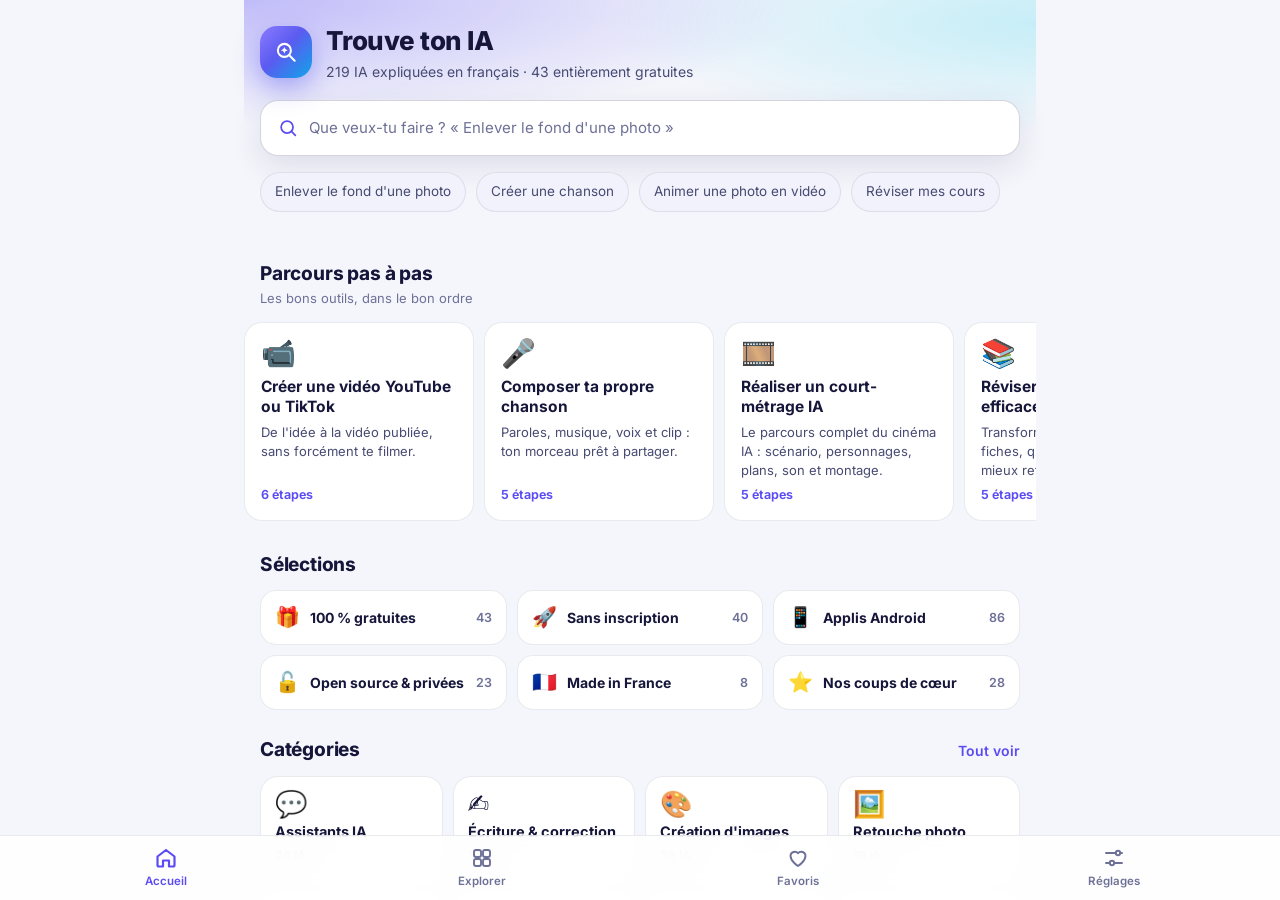
==== trouve/src/main/assets/web/index.html @ fad3d019 "Ajoute Trouve ton IA, catalogue d'IA gratuit en français pour Android - Nouveau module trouve/ (com." ====
<!doctype html>
<html lang="fr" data-theme="dark">
<head>
  <meta charset="utf-8">
  <meta name="viewport" content="width=device-width, initial-scale=1, maximum-scale=1, user-scalable=no, viewport-fit=cover">
  <meta name="color-scheme" content="dark light">
  <meta name="theme-color" content="#0a0b14">
  <title>Trouve ton IA</title>
  <link rel="stylesheet" href="css/app.css">
</head>
<body>
<div id="app">
  <main id="view" class="view" aria-live="polite"></main>

  <div class="tray" id="tray" hidden>
    <div class="tray-logos" id="tray-logos"></div>
    <button class="tray-go" type="button" id="tray-go">Comparer</button>
    <button class="tray-x" type="button" id="tray-x" aria-label="Vider la comparaison">
      <svg viewBox="0 0 24 24" width="18" height="18" fill="none" stroke="currentColor" stroke-width="2" stroke-linecap="round"><path d="M6 6l12 12M18 6L6 18"/></svg>
    </button>
  </div>

  <nav class="tabbar" id="tabbar" aria-label="Navigation">
    <button type="button" class="tab" data-tab="accueil">
      <svg viewBox="0 0 24 24" fill="none" stroke="currentColor" stroke-width="1.9" stroke-linecap="round" stroke-linejoin="round"><path d="M3.5 10.5 12 4l8.5 6.5V19a1.5 1.5 0 0 1-1.5 1.5h-4v-6h-6v6H5A1.5 1.5 0 0 1 3.5 19z"/></svg>
      <span>Accueil</span>
    </button>
    <button type="button" class="tab" data-tab="explorer">
      <svg viewBox="0 0 24 24" fill="none" stroke="currentColor" stroke-width="1.9" stroke-linecap="round" stroke-linejoin="round"><rect x="4" y="4" width="7" height="7" rx="2"/><rect x="13" y="4" width="7" height="7" rx="2"/><rect x="4" y="13" width="7" height="7" rx="2"/><rect x="13" y="13" width="7" height="7" rx="2"/></svg>
      <span>Explorer</span>
    </button>
    <button type="button" class="tab" data-tab="favoris">
      <svg viewBox="0 0 24 24" fill="none" stroke="currentColor" stroke-width="1.9" stroke-linecap="round" stroke-linejoin="round"><path d="M12 20s-7.5-4.6-7.5-10.2A4.3 4.3 0 0 1 12 7.2a4.3 4.3 0 0 1 7.5 2.6C19.5 15.4 12 20 12 20z"/></svg>
      <span>Favoris</span>
    </button>
    <button type="button" class="tab" data-tab="reglages">
      <svg viewBox="0 0 24 24" fill="none" stroke="currentColor" stroke-width="1.9" stroke-linecap="round"><path d="M4 7h10M18 7h2M4 17h4M12 17h8"/><circle cx="16" cy="7" r="2.2"/><circle cx="10" cy="17" r="2.2"/></svg>
      <span>Réglages</span>
    </button>
  </nav>

  <div class="toast" id="toast" role="status" aria-live="polite"></div>
</div>
<script src="js/search.js"></script>
<script src="js/store.js"></script>
<script src="js/app.js"></script>
</body>
</html>
---- trouve/src/main/assets/web/css/app.css ----
/* Trouve ton IA — styles (thèmes sombre et clair, mobile d'abord). */

@font-face {
  font-family: 'Inter';
  src: url('../fonts/inter.woff2') format('woff2');
  font-weight: 100 900;
  font-display: swap;
}

:root {
  --st: env(safe-area-inset-top, 0px);
  --sr: env(safe-area-inset-right, 0px);
  --sb: env(safe-area-inset-bottom, 0px);
  --sl: env(safe-area-inset-left, 0px);
  --kb: 0px;
  --tabbar: 64px;
  --rayon: 18px;
  --max: 760px;
  --accent: #8b7bff;
  --accent-2: #22d3ee;
  --accent-texte: #ffffff;
  --grad: linear-gradient(135deg, #8b7bff 0%, #5b5bf0 45%, #0ea5e9 100%);
  --ok: #34d399;
  --info: #38bdf8;
  --essai: #fbbf24;
  --payant: #f472b6;
}

:root[data-theme="dark"] {
  color-scheme: dark;
  --fond: #0a0b14;
  --fond-2: #0f1020;
  --surface: #14152a;
  --surface-2: #1b1d36;
  --surface-3: #24264a;
  --bord: rgba(255, 255, 255, 0.08);
  --bord-fort: rgba(255, 255, 255, 0.16);
  --texte: #eef0ff;
  --texte-2: #b4b7d6;
  --texte-3: #7d80a6;
  --ombre: 0 10px 30px rgba(0, 0, 0, 0.35);
  --verre: rgba(15, 16, 32, 0.82);
}

:root[data-theme="light"] {
  color-scheme: light;
  --fond: #f5f6fb;
  --fond-2: #eceefa;
  --surface: #ffffff;
  --surface-2: #f1f2fb;
  --surface-3: #e5e7f6;
  --bord: rgba(20, 22, 60, 0.09);
  --bord-fort: rgba(20, 22, 60, 0.18);
  --texte: #15163a;
  --texte-2: #474a72;
  --texte-3: #6e7197;
  --accent: #5b4bf5;
  --ombre: 0 10px 30px rgba(40, 44, 110, 0.12);
  --verre: rgba(255, 255, 255, 0.86);
  --ok: #059669;
  --info: #0284c7;
  --essai: #b45309;
  --payant: #db2777;
}

* { box-sizing: border-box; -webkit-tap-highlight-color: transparent; }

html, body {
  margin: 0;
  height: 100%;
  background: var(--fond);
  color: var(--texte);
  font-family: 'Inter', system-ui, -apple-system, 'Segoe UI', Roboto, sans-serif;
  font-size: 15px;
  line-height: 1.45;
  -webkit-font-smoothing: antialiased;
  overflow: hidden;
}

button, input, select { font: inherit; color: inherit; }
button { cursor: pointer; border: 0; background: none; padding: 0; }
button:disabled { opacity: 0.55; cursor: default; }
:focus-visible { outline: 2px solid var(--accent); outline-offset: 2px; }
h1, h2, h3, p { margin: 0; }
ul { margin: 0; padding-left: 1.1em; }
svg { flex: none; }

#app { position: fixed; inset: 0; }

/* ------------------------------------------------------------------ */
/* Vue principale                                                      */
/* ------------------------------------------------------------------ */

.view {
  position: absolute;
  inset: 0;
  overflow-y: auto;
  overflow-x: hidden;
  overscroll-behavior: contain;
  padding: 0 calc(16px + var(--sr)) calc(var(--tabbar) + var(--sb) + 28px) calc(16px + var(--sl));
  scroll-padding-top: calc(var(--st) + 70px);
}
body.avec-tray .view { padding-bottom: calc(var(--tabbar) + var(--sb) + 96px); }
body.clavier .view { padding-bottom: calc(var(--kb) + 24px); }

.view > * { max-width: var(--max); margin-left: auto; margin-right: auto; }

.view.entre { animation: entre 0.22s cubic-bezier(.2, .8, .2, 1); }
.view.sort { animation: sort 0.2s cubic-bezier(.2, .8, .2, 1); }
@keyframes entre { from { opacity: 0; transform: translateX(14px); } to { opacity: 1; transform: none; } }
@keyframes sort { from { opacity: 0; transform: translateX(-14px); } to { opacity: 1; transform: none; } }
@media (prefers-reduced-motion: reduce) { .view.entre, .view.sort { animation: none; } }

/* ------------------------------------------------------------------ */
/* Barre du haut                                                       */
/* ------------------------------------------------------------------ */

.barre {
  position: sticky;
  top: 0;
  z-index: 5;
  display: flex;
  align-items: center;
  gap: 6px;
  margin: 0 calc(-16px - var(--sr)) 0 calc(-16px - var(--sl)) !important;
  max-width: none !important;
  padding: calc(var(--st) + 8px) calc(10px + var(--sr)) 8px calc(10px + var(--sl));
  background: var(--verre);
  -webkit-backdrop-filter: blur(18px) saturate(1.4);
  backdrop-filter: blur(18px) saturate(1.4);
  border-bottom: 1px solid var(--bord);
}
.barre-titre {
  flex: 1;
  min-width: 0;
  font-size: 17px;
  font-weight: 700;
  white-space: nowrap;
  overflow: hidden;
  text-overflow: ellipsis;
  padding-left: 6px;
}
.icone {
  width: 42px;
  height: 42px;
  border-radius: 14px;
  display: grid;
  place-items: center;
  color: var(--texte);
}
.icone:active { background: var(--surface-2); }

.recherche-barre { gap: 4px; }
.champ {
  flex: 1;
  display: flex;
  align-items: center;
  gap: 8px;
  height: 46px;
  padding: 0 6px 0 14px;
  border-radius: 16px;
  background: var(--surface);
  border: 1px solid var(--bord-fort);
  color: var(--texte-3);
}
.champ:focus-within { border-color: var(--accent); box-shadow: 0 0 0 3px color-mix(in srgb, var(--accent) 22%, transparent); }
.champ input {
  flex: 1;
  min-width: 0;
  height: 100%;
  border: 0;
  outline: 0;
  background: none;
  color: var(--texte);
  font-size: 16px;
}
.champ input::-webkit-search-cancel-button { display: none; }
.champ input::placeholder { color: var(--texte-3); }
.effacer { width: 34px; height: 34px; border-radius: 12px; display: grid; place-items: center; color: var(--texte-2); }

.page { padding-top: 14px; }

/* ------------------------------------------------------------------ */
/* Accueil                                                             */
/* ------------------------------------------------------------------ */

.hero {
  position: relative;
  margin: 0 calc(-16px - var(--sr)) 0 calc(-16px - var(--sl)) !important;
  max-width: none !important;
  padding: calc(var(--st) + 22px) calc(16px + var(--sr)) 18px calc(16px + var(--sl));
  background:
    radial-gradient(120% 90% at 0% 0%, color-mix(in srgb, var(--accent) 34%, transparent) 0%, transparent 60%),
    radial-gradient(90% 80% at 100% 10%, color-mix(in srgb, var(--accent-2) 22%, transparent) 0%, transparent 60%);
}
.hero > * { max-width: var(--max); margin-left: auto; margin-right: auto; }
.marque { display: flex; align-items: center; gap: 14px; margin-bottom: 18px; }
.marque-logo {
  width: 52px;
  height: 52px;
  border-radius: 17px;
  display: grid;
  place-items: center;
  color: #fff;
  background: var(--grad);
  box-shadow: 0 10px 26px rgba(91, 91, 240, 0.45);
}
.marque h1 { font-size: 26px; font-weight: 800; letter-spacing: -0.02em; }
.marque p { color: var(--texte-2); font-size: 14px; margin-top: 2px; }

.recherche-faux {
  width: 100%;
  display: flex;
  align-items: center;
  gap: 10px;
  min-height: 56px;
  padding: 0 16px;
  border-radius: 18px;
  background: var(--surface);
  border: 1px solid var(--bord-fort);
  box-shadow: var(--ombre);
  color: var(--texte-3);
  text-align: left;
}
.recherche-faux svg { color: var(--accent); }
.recherche-faux span { flex: 1; min-width: 0; white-space: nowrap; overflow: hidden; text-overflow: ellipsis; transition: opacity 0.2s; }
.recherche-faux span.fondu { opacity: 0; }

.defile {
  display: flex;
  gap: 10px;
  overflow-x: auto;
  scrollbar-width: none;
  margin: 0 calc(-16px - var(--sr)) 0 calc(-16px - var(--sl));
  padding: 2px calc(16px + var(--sr)) 4px calc(16px + var(--sl));
  scroll-snap-type: x proximity;
}
.defile::-webkit-scrollbar { display: none; }
.exemples { margin-top: 14px; }

.exemple {
  flex: none;
  padding: 9px 14px;
  border-radius: 999px;
  background: var(--surface-2);
  border: 1px solid var(--bord);
  color: var(--texte-2);
  font-size: 13.5px;
  white-space: nowrap;
}
.exemple:active { background: var(--surface-3); }
.nuage { display: flex; flex-wrap: wrap; gap: 8px; }

/* ------------------------------------------------------------------ */
/* Sections                                                            */
/* ------------------------------------------------------------------ */

.sec { margin-top: 26px; }
.sec-tete { display: flex; flex-wrap: wrap; align-items: baseline; justify-content: space-between; gap: 2px 10px; margin-bottom: 12px; }
.sec-tete h2 { font-size: 19px; font-weight: 750; letter-spacing: -0.01em; }
.sec-note { color: var(--texte-3); font-size: 13px; text-align: right; }
.sec-note.bas { flex-basis: 100%; text-align: left; }
.lien { color: var(--accent); font-weight: 600; font-size: 14px; display: inline-flex; align-items: center; gap: 6px; }
.intro { color: var(--texte-2); margin-bottom: 14px; }
.grand-titre { font-size: 24px; font-weight: 800; letter-spacing: -0.02em; margin-bottom: 6px; }
.pied { margin-top: 30px; color: var(--texte-3); font-size: 12.5px; text-align: center; line-height: 1.6; }
.pied .lien { display: flex; justify-content: center; margin: 10px auto 0; font-size: 13px; }
.astuce { margin-top: 22px; color: var(--texte-3); font-size: 13.5px; display: flex; gap: 8px; align-items: flex-start; }
.astuce svg { color: var(--accent); margin-top: 1px; }
.petit { color: var(--texte-3); font-size: 13px; }

/* Parcours */
.parcours-carte {
  flex: none;
  width: 230px;
  scroll-snap-align: start;
  display: flex;
  flex-direction: column;
  gap: 6px;
  padding: 16px;
  border-radius: var(--rayon);
  background: var(--surface);
  border: 1px solid var(--bord);
  text-align: left;
}
.parcours-carte:active { background: var(--surface-2); }
.parcours-icone { font-size: 28px; line-height: 1; margin-bottom: 4px; }
.parcours-carte strong { font-size: 15.5px; line-height: 1.3; }
.parcours-carte span:not(.parcours-icone) { color: var(--texte-2); font-size: 13px; flex: 1; }
.parcours-carte em { font-style: normal; color: var(--accent); font-weight: 650; font-size: 12.5px; }

/* Collections */
.collections { display: grid; grid-template-columns: repeat(2, minmax(0, 1fr)); gap: 10px; }
.collection {
  display: flex;
  align-items: center;
  gap: 10px;
  padding: 12px 14px;
  border-radius: 16px;
  background: var(--surface);
  border: 1px solid var(--bord);
  text-align: left;
  min-height: 54px;
}
.collection span { font-size: 20px; }
.collection strong { flex: 1; font-size: 14px; line-height: 1.25; }
.collection em { font-style: normal; color: var(--texte-3); font-size: 12.5px; font-weight: 600; }

/* Catégories */
.grille-cats { display: grid; grid-template-columns: repeat(2, minmax(0, 1fr)); gap: 10px; }
.tuile {
  position: relative;
  display: flex;
  flex-direction: column;
  align-items: flex-start;
  gap: 6px;
  padding: 14px;
  min-height: 104px;
  border-radius: var(--rayon);
  background: var(--surface);
  border: 1px solid var(--bord);
  text-align: left;
}
.tuile:active, .collection:active, .ligne:active { background: var(--surface-2); }
.tuile-icone { font-size: 26px; line-height: 1; }
.tuile strong { font-size: 14.5px; line-height: 1.25; }
.tuile em { font-style: normal; color: var(--texte-3); font-size: 12.5px; font-weight: 600; margin-top: auto; }
.grille-cats.large { grid-template-columns: 1fr; gap: 8px; }
.tuile.large { flex-direction: row; align-items: center; min-height: 0; gap: 14px; }
.tuile.large .tuile-icone { width: 46px; height: 46px; border-radius: 14px; display: grid; place-items: center; background: var(--surface-2); font-size: 24px; }
.tuile-texte { flex: 1; min-width: 0; display: flex; flex-direction: column; gap: 2px; }
.tuile-texte small { color: var(--texte-3); font-size: 12.5px; line-height: 1.35; }
.tuile.large em { margin: 0; min-width: 30px; text-align: right; }

/* Lignes */
.ligne {
  width: 100%;
  display: flex;
  align-items: center;
  gap: 12px;
  padding: 12px 14px;
  border-radius: 16px;
  background: var(--surface);
  border: 1px solid var(--bord);
  text-align: left;
  color: var(--texte);
}
.ligne + .ligne { margin-top: 8px; }
.ligne > svg:last-child { color: var(--texte-3); }
.ligne > svg:first-child { color: var(--accent); }
.ligne-icone { font-size: 22px; width: 30px; text-align: center; }
.ligne-texte { flex: 1; min-width: 0; display: flex; flex-direction: column; gap: 1px; }
.ligne-texte small { color: var(--texte-3); font-size: 12.5px; }
.ligne.petite { padding: 10px 14px; }
.ligne.petite .ligne-texte { white-space: nowrap; overflow: hidden; text-overflow: ellipsis; display: block; }
.ligne.petite > svg { color: var(--texte-3); }
.cat-sugg { margin-bottom: 12px; border-color: color-mix(in srgb, var(--accent) 40%, transparent); background: color-mix(in srgb, var(--accent) 10%, var(--surface)); }
.cat-sugg .ligne-texte small { color: var(--accent); font-weight: 600; text-transform: uppercase; letter-spacing: 0.04em; font-size: 11px; }

/* Vus récemment */
.vu { flex: none; width: 74px; display: flex; flex-direction: column; align-items: center; gap: 6px; font-size: 12px; color: var(--texte-2); scroll-snap-align: start; }
.vu span:last-child { width: 100%; text-align: center; white-space: nowrap; overflow: hidden; text-overflow: ellipsis; }
.vu .logo { width: 56px; height: 56px; border-radius: 18px; }

/* ------------------------------------------------------------------ */
/* Logos                                                               */
/* ------------------------------------------------------------------ */

.logo {
  position: relative;
  flex: none;
  width: 48px;
  height: 48px;
  border-radius: 15px;
  display: grid;
  place-items: center;
  overflow: hidden;
  background: linear-gradient(135deg, hsl(var(--h) 72% 58%), hsl(calc(var(--h) + 40) 70% 46%));
  color: #fff;
  font-weight: 800;
  font-size: 16px;
  letter-spacing: -0.02em;
}
.logo img {
  position: absolute;
  inset: 0;
  width: 100%;
  height: 100%;
  padding: 22%;
  object-fit: contain;
  background: #fff;
  opacity: 0;
  transition: opacity 0.2s;
}
.logo img.ok { opacity: 1; }
.logo.petit { width: 30px; height: 30px; border-radius: 10px; font-size: 11px; }
.logo.grand { width: 76px; height: 76px; border-radius: 24px; font-size: 26px; box-shadow: var(--ombre); }

/* ------------------------------------------------------------------ */
/* Cartes d'outils                                                     */
/* ------------------------------------------------------------------ */

.liste { display: flex; flex-direction: column; gap: 10px; }
.carte {
  display: flex;
  align-items: flex-start;
  gap: 12px;
  padding: 14px 8px 14px 14px;
  border-radius: var(--rayon);
  background: var(--surface);
  border: 1px solid var(--bord);
  cursor: pointer;
  transition: transform 0.12s, background 0.12s;
}
.carte:active { transform: scale(0.985); background: var(--surface-2); }
.carte-corps { flex: 1; min-width: 0; }
.carte-tete { display: flex; align-items: center; gap: 8px; flex-wrap: wrap; margin-bottom: 3px; }
.carte h3 { font-size: 16px; font-weight: 700; }
.carte p { color: var(--texte-2); font-size: 13.5px; line-height: 1.4; display: -webkit-box; -webkit-line-clamp: 2; -webkit-box-orient: vertical; overflow: hidden; }
.puces { display: flex; flex-wrap: wrap; gap: 6px; margin-top: 8px; }
.puces:empty { display: none; }
.puce {
  display: inline-flex;
  align-items: center;
  gap: 4px;
  padding: 3px 9px;
  border-radius: 999px;
  background: var(--surface-2);
  color: var(--texte-2);
  font-size: 12px;
  font-weight: 550;
}
.puce.choix { color: #f59e0b; background: color-mix(in srgb, #f59e0b 14%, transparent); }
.lien-puce { padding: 7px 12px; font-size: 13px; }
.lien-puce:active { background: var(--surface-3); }

.prix {
  display: inline-flex;
  padding: 2px 8px;
  border-radius: 8px;
  font-size: 11.5px;
  font-weight: 700;
  letter-spacing: 0.01em;
  white-space: nowrap;
}
.p-gratuit .prix, .prix.p-gratuit { color: var(--ok); background: color-mix(in srgb, var(--ok) 15%, transparent); }
.prix.p-freemium { color: var(--info); background: color-mix(in srgb, var(--info) 15%, transparent); }
.prix.p-essai { color: var(--essai); background: color-mix(in srgb, var(--essai) 16%, transparent); }
.prix.p-payant { color: var(--payant); background: color-mix(in srgb, var(--payant) 15%, transparent); }

.fav {
  flex: none;
  width: 40px;
  height: 40px;
  border-radius: 13px;
  display: grid;
  place-items: center;
  color: var(--texte-3);
}
.fav.on { color: #f43f5e; }
.fav.on svg { fill: currentColor; }
.fav.pop svg { animation: pop 0.35s; }
@keyframes pop { 40% { transform: scale(1.3); } }

/* ------------------------------------------------------------------ */
/* Filtres et tri                                                      */
/* ------------------------------------------------------------------ */

.filtres {
  display: flex;
  gap: 8px;
  overflow-x: auto;
  scrollbar-width: none;
  margin: 0 calc(-16px - var(--sr)) 0 calc(-16px - var(--sl)) !important;
  max-width: none !important;
  padding: 0 calc(16px + var(--sr)) 4px calc(16px + var(--sl));
}
.filtres::-webkit-scrollbar { display: none; }
@media (min-width: 792px) { .filtres { justify-content: center; } }
.filtre {
  flex: none;
  padding: 8px 13px;
  border-radius: 999px;
  border: 1px solid var(--bord-fort);
  color: var(--texte-2);
  font-size: 13.5px;
  font-weight: 550;
  white-space: nowrap;
}
.filtre.on { background: var(--accent); border-color: var(--accent); color: var(--accent-texte); }
.suggestion { display: flex; flex-wrap: wrap; align-items: center; gap: 8px; margin: 12px 0; color: var(--texte-3); font-size: 13px; }
.suggestion .filtre { border-style: dashed; color: var(--accent); border-color: color-mix(in srgb, var(--accent) 50%, transparent); }

.compte { display: flex; align-items: center; justify-content: space-between; gap: 10px; margin: 14px 0 10px; color: var(--texte-3); font-size: 13.5px; font-weight: 550; }
.tri { display: inline-flex; align-items: center; gap: 6px; }
.tri select {
  appearance: none;
  -webkit-appearance: none;
  padding: 7px 28px 7px 11px;
  border-radius: 11px;
  border: 1px solid var(--bord-fort);
  background: var(--surface) url("data:image/svg+xml,%3Csvg xmlns='http://www.w3.org/2000/svg' width='12' height='12' viewBox='0 0 24 24' fill='none' stroke='%238b8fb5' stroke-width='3' stroke-linecap='round'%3E%3Cpath d='M6 9l6 6 6-6'/%3E%3C/svg%3E") no-repeat right 9px center;
  color: var(--texte);
  font-size: 13.5px;
}

/* États vides */
.vide { text-align: center; padding: 34px 12px; color: var(--texte-2); display: flex; flex-direction: column; align-items: center; gap: 8px; }
.vide strong { color: var(--texte); font-size: 16px; }
.vide .nuage { justify-content: center; margin-top: 12px; }
.vide .bouton { margin-top: 16px; }
.grand-vide { padding-top: 60px; }
.vide-icone { width: 64px; height: 64px; border-radius: 22px; display: grid; place-items: center; background: var(--surface-2); color: var(--accent); margin-bottom: 8px; }
.vide-icone svg { width: 30px; height: 30px; }

/* ------------------------------------------------------------------ */
/* Boutons                                                             */
/* ------------------------------------------------------------------ */

.bouton {
  display: inline-flex;
  align-items: center;
  justify-content: center;
  gap: 8px;
  min-height: 48px;
  padding: 0 20px;
  border-radius: 15px;
  font-weight: 700;
  font-size: 15px;
}
.bouton.principal { width: 100%; background: var(--grad); color: #fff; box-shadow: 0 10px 24px rgba(91, 91, 240, 0.35); }
.vide .bouton.principal { width: auto; }
.bouton.principal:active { filter: brightness(0.92); }
.bouton.secondaire { background: var(--surface-2); color: var(--texte); border: 1px solid var(--bord); }
.bouton.plus { width: 100%; margin-top: 14px; }

/* ------------------------------------------------------------------ */
/* Fiche d'un outil                                                    */
/* ------------------------------------------------------------------ */

.fiche-tete { display: flex; align-items: center; gap: 16px; margin-top: 4px; }
.fiche-titre { flex: 1; min-width: 0; }
.fiche-titre h1 { font-size: 26px; font-weight: 800; letter-spacing: -0.02em; line-height: 1.15; }
.fiche-titre p { color: var(--texte-3); font-size: 13.5px; margin-top: 3px; overflow-wrap: anywhere; }
.fiche-badges { display: flex; flex-wrap: wrap; gap: 6px; margin-top: 8px; }
.fiche-badges .prix { font-size: 12.5px; padding: 3px 10px; }
.fiche-resume { font-size: 17px; line-height: 1.45; margin: 18px 0; font-weight: 500; }
.fiche-actions { display: grid; grid-template-columns: repeat(3, minmax(0, 1fr)); gap: 8px; margin: 10px 0 6px; }
.action, .fav.grand {
  width: auto;
  height: auto;
  display: flex;
  flex-direction: column;
  align-items: center;
  gap: 4px;
  padding: 10px 6px;
  border-radius: 15px;
  background: var(--surface);
  border: 1px solid var(--bord);
  color: var(--texte-2);
  font-size: 12.5px;
  font-weight: 600;
}
.action.on { color: var(--accent); border-color: color-mix(in srgb, var(--accent) 45%, transparent); }
.fav.grand.on { color: #f43f5e; border-color: color-mix(in srgb, #f43f5e 40%, transparent); }

.bloc {
  margin-top: 12px;
  padding: 16px;
  border-radius: var(--rayon);
  background: var(--surface);
  border: 1px solid var(--bord);
}
.bloc h2 { font-size: 15px; font-weight: 750; margin-bottom: 8px; }
.bloc p { color: var(--texte-2); }
.bloc p + p { margin-top: 6px; }
.bloc p strong { color: var(--texte); }
.bloc ul { color: var(--texte-2); }
.bloc li + li { margin-top: 4px; }
.h2-suite { margin-top: 16px; }
.prix-bloc { border-left: 4px solid var(--info); }
.prix-bloc.p-gratuit { border-left-color: var(--ok); }
.prix-bloc.p-essai { border-left-color: var(--essai); }
.prix-bloc.p-payant { border-left-color: var(--payant); }
.prix-bloc h2 { color: var(--info); }
.prix-bloc.p-gratuit h2 { color: var(--ok); }
.prix-bloc.p-essai h2 { color: var(--essai); }
.prix-bloc.p-payant h2 { color: var(--payant); }
.duo { display: grid; grid-template-columns: 1fr; gap: 0; }
@media (min-width: 560px) { .duo { grid-template-columns: 1fr 1fr; gap: 12px; } }
.plus-bloc li::marker { content: "✓  "; color: var(--ok); }
.moins-bloc li::marker { content: "!  "; color: var(--essai); font-weight: 800; }
.plus-bloc ul, .moins-bloc ul { padding-left: 1.4em; }
.puce.plat { background: var(--surface-2); color: var(--texte); }

/* ------------------------------------------------------------------ */
/* Parcours                                                            */
/* ------------------------------------------------------------------ */

.etapes { list-style: none; margin: 18px 0 0; padding: 0; position: relative; }
.etape { position: relative; display: flex; gap: 14px; padding-bottom: 22px; }
.etape:not(:last-child)::before {
  content: "";
  position: absolute;
  left: 17px;
  top: 40px;
  bottom: 4px;
  width: 2px;
  background: linear-gradient(var(--accent), transparent);
  opacity: 0.5;
}
.etape-num {
  flex: none;
  width: 36px;
  height: 36px;
  border-radius: 12px;
  display: grid;
  place-items: center;
  background: var(--grad);
  color: #fff;
  font-weight: 800;
}
.etape-corps { flex: 1; min-width: 0; padding-top: 6px; }
.etape h3 { font-size: 16px; font-weight: 750; }
.etape p { color: var(--texte-2); margin-top: 4px; font-size: 14px; }
.minis { display: flex; flex-wrap: wrap; gap: 8px; margin-top: 10px; }
.mini {
  display: inline-flex;
  align-items: center;
  gap: 8px;
  padding: 6px 10px 6px 6px;
  border-radius: 13px;
  background: var(--surface);
  border: 1px solid var(--bord);
  font-weight: 650;
  font-size: 13.5px;
}
.mini:active { background: var(--surface-2); }
.mini .prix { font-size: 10.5px; padding: 1px 6px; }

/* ------------------------------------------------------------------ */
/* Comparateur                                                         */
/* ------------------------------------------------------------------ */

.comparatif { --n: 2; }
.cmp-tetes, .cmp-cellules { display: grid; grid-template-columns: repeat(var(--n), minmax(0, 1fr)); gap: 8px; }
.cmp-tetes { position: sticky; top: calc(var(--st) + 59px); z-index: 2; background: var(--fond); padding: 6px 0 10px; }
.cmp-tete { position: relative; }
.cmp-outil {
  width: 100%;
  display: flex;
  flex-direction: column;
  align-items: center;
  gap: 6px;
  padding: 12px 6px;
  border-radius: 16px;
  background: var(--surface);
  border: 1px solid var(--bord);
  font-size: 13.5px;
  text-align: center;
}
.cmp-retirer {
  position: absolute;
  top: -6px;
  right: -4px;
  width: 26px;
  height: 26px;
  border-radius: 50%;
  display: grid;
  place-items: center;
  background: var(--surface-3);
  color: var(--texte-2);
  z-index: 1;
}
.cmp-retirer svg { width: 14px; height: 14px; }
.cmp-ligne { margin-top: 12px; }
.cmp-ligne h3 { font-size: 12px; text-transform: uppercase; letter-spacing: 0.06em; color: var(--texte-3); margin-bottom: 6px; }
.cmp-cellule { padding: 10px; border-radius: 13px; background: var(--surface); border: 1px solid var(--bord); font-size: 13px; color: var(--texte-2); overflow-wrap: anywhere; }
.cmp-cellule ul { padding-left: 1em; }
.cmp-boutons { margin-top: 14px; }
.cmp-boutons .bouton { padding: 0 8px; font-size: 13.5px; min-height: 42px; }

/* ------------------------------------------------------------------ */
/* Réglages                                                            */
/* ------------------------------------------------------------------ */

.segment { display: grid; grid-template-columns: repeat(3, 1fr); gap: 4px; padding: 4px; border-radius: 14px; background: var(--surface-2); }
.segment button { padding: 9px; border-radius: 11px; font-weight: 650; color: var(--texte-2); }
.segment button.on { background: var(--surface); color: var(--texte); box-shadow: 0 2px 8px rgba(0, 0, 0, 0.15); }
.interrupteur { display: flex; align-items: center; gap: 14px; margin-top: 14px; cursor: pointer; }
.interrupteur > span { flex: 1; display: flex; flex-direction: column; gap: 2px; }
.interrupteur small { color: var(--texte-3); font-size: 12.5px; }
.interrupteur input { position: absolute; opacity: 0; pointer-events: none; }
.interrupteur i { flex: none; position: relative; width: 48px; height: 28px; border-radius: 999px; background: var(--surface-3); transition: background 0.2s; }
.interrupteur i::after { content: ""; position: absolute; top: 3px; left: 3px; width: 22px; height: 22px; border-radius: 50%; background: #fff; box-shadow: 0 1px 4px rgba(0, 0, 0, 0.3); transition: transform 0.2s; }
.interrupteur input:checked + i { background: var(--accent); }
.interrupteur input:checked + i::after { transform: translateX(20px); }
.interrupteur input:focus-visible + i { outline: 2px solid var(--accent); outline-offset: 2px; }
.bloc .bouton.secondaire { margin-top: 14px; width: 100%; }
.bloc .ligne { background: var(--surface-2); }
.bloc .petit { margin-top: 8px; }

/* ------------------------------------------------------------------ */
/* Barre d'onglets, bandeau de comparaison, toast                      */
/* ------------------------------------------------------------------ */

.tabbar {
  position: absolute;
  left: 0;
  right: 0;
  bottom: 0;
  z-index: 10;
  display: grid;
  grid-template-columns: repeat(4, 1fr);
  padding: 6px calc(8px + var(--sr)) calc(6px + var(--sb)) calc(8px + var(--sl));
  background: var(--verre);
  -webkit-backdrop-filter: blur(18px) saturate(1.4);
  backdrop-filter: blur(18px) saturate(1.4);
  border-top: 1px solid var(--bord);
}
body.clavier .tabbar, body.clavier .tray { display: none; }
.tab {
  height: 52px;
  display: flex;
  flex-direction: column;
  align-items: center;
  justify-content: center;
  gap: 3px;
  color: var(--texte-3);
  font-size: 11.5px;
  font-weight: 600;
  border-radius: 14px;
}
.tab svg { width: 24px; height: 24px; }
.tab.on { color: var(--accent); }
.tab.on svg { stroke-width: 2.2; }

.tray {
  position: absolute;
  z-index: 9;
  left: calc(12px + var(--sl));
  right: calc(12px + var(--sr));
  bottom: calc(var(--tabbar) + var(--sb) + 10px);
  max-width: 520px;
  margin: 0 auto;
  display: flex;
  align-items: center;
  gap: 10px;
  padding: 8px 8px 8px 12px;
  border-radius: 18px;
  background: var(--surface-3);
  border: 1px solid var(--bord-fort);
  box-shadow: var(--ombre);
  animation: monte 0.25s cubic-bezier(.2, .8, .2, 1);
}
.tray[hidden] { display: none; }
@keyframes monte { from { transform: translateY(20px); opacity: 0; } }
.tray-logos { flex: 1; display: flex; gap: 6px; }
.tray-go { padding: 10px 16px; border-radius: 13px; background: var(--grad); color: #fff; font-weight: 700; font-size: 14px; }
.tray-x { width: 38px; height: 38px; border-radius: 12px; display: grid; place-items: center; color: var(--texte-2); }

.toast {
  position: absolute;
  z-index: 20;
  left: 50%;
  bottom: calc(var(--tabbar) + var(--sb) + 18px);
  transform: translate(-50%, 20px);
  width: max-content;
  max-width: calc(100% - 32px);
  padding: 11px 18px;
  border-radius: 14px;
  background: var(--texte);
  color: var(--fond);
  font-weight: 600;
  font-size: 14px;
  opacity: 0;
  pointer-events: none;
  transition: opacity 0.2s, transform 0.2s;
  text-align: center;
}
.toast.on { opacity: 1; transform: translate(-50%, 0); }
body.avec-tray .toast { bottom: calc(var(--tabbar) + var(--sb) + 86px); }
body.clavier .toast { bottom: calc(var(--kb) + 16px); }

/* Écrans larges (tablettes) */
@media (min-width: 700px) {
  .grille-cats { grid-template-columns: repeat(4, minmax(0, 1fr)); }
  .grille-cats.large { grid-template-columns: repeat(2, minmax(0, 1fr)); }
  .collections { grid-template-columns: repeat(3, minmax(0, 1fr)); }
  .liste { display: grid; grid-template-columns: repeat(2, minmax(0, 1fr)); }
}
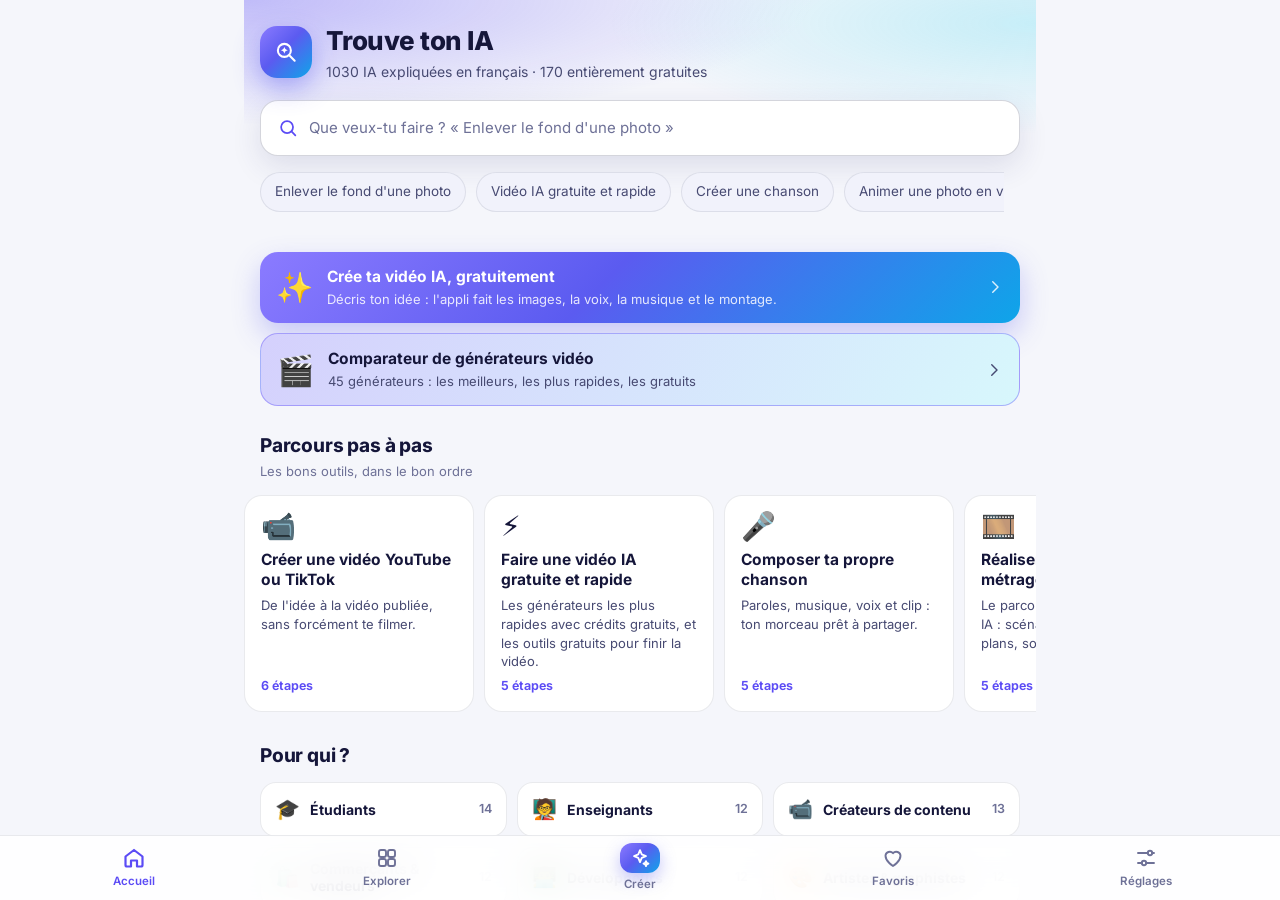
==== commit e8f3417a: "Trouve ton IA : studio qui crée les vidéos et les images dans l'appli Onglet « Créer » : on décrit s" ====
--- a/trouve/src/main/assets/web/index.html
+++ b/trouve/src/main/assets/web/index.html
@@ -29,6 +29,10 @@
       <svg viewBox="0 0 24 24" fill="none" stroke="currentColor" stroke-width="1.9" stroke-linecap="round" stroke-linejoin="round"><rect x="4" y="4" width="7" height="7" rx="2"/><rect x="13" y="4" width="7" height="7" rx="2"/><rect x="4" y="13" width="7" height="7" rx="2"/><rect x="13" y="13" width="7" height="7" rx="2"/></svg>
       <span>Explorer</span>
     </button>
+    <button type="button" class="tab tab-creer" data-tab="creer">
+      <svg viewBox="0 0 24 24" fill="none" stroke="currentColor" stroke-width="2" stroke-linecap="round" stroke-linejoin="round"><path d="M12 3.5l1.9 4.6 4.6 1.9-4.6 1.9L12 16.5l-1.9-4.6L5.5 10l4.6-1.9z"/><path d="M18.5 15.5l.8 1.9 1.9.8-1.9.8-.8 1.9-.8-1.9-1.9-.8 1.9-.8z"/></svg>
+      <span>Créer</span>
+    </button>
     <button type="button" class="tab" data-tab="favoris">
       <svg viewBox="0 0 24 24" fill="none" stroke="currentColor" stroke-width="1.9" stroke-linecap="round" stroke-linejoin="round"><path d="M12 20s-7.5-4.6-7.5-10.2A4.3 4.3 0 0 1 12 7.2a4.3 4.3 0 0 1 7.5 2.6C19.5 15.4 12 20 12 20z"/></svg>
       <span>Favoris</span>
@@ -44,5 +48,9 @@
 <script src="js/search.js"></script>
 <script src="js/store.js"></script>
 <script src="js/app.js"></script>
+<script src="js/natif.js"></script>
+<script src="js/montage.js"></script>
+<script src="js/generateurs.js"></script>
+<script src="js/studio.js"></script>
 </body>
 </html>
--- a/trouve/src/main/assets/web/css/app.css
+++ b/trouve/src/main/assets/web/css/app.css
@@ -447,6 +447,7 @@
 .prix.p-freemium { color: var(--info); background: color-mix(in srgb, var(--info) 15%, transparent); }
 .prix.p-essai { color: var(--essai); background: color-mix(in srgb, var(--essai) 16%, transparent); }
 .prix.p-payant { color: var(--payant); background: color-mix(in srgb, var(--payant) 15%, transparent); }
+.prix.p-nc { color: var(--texte-2); background: var(--surface-2); }
 
 .fav {
   flex: none;
@@ -586,6 +587,8 @@
 .prix-bloc.p-gratuit h2 { color: var(--ok); }
 .prix-bloc.p-essai h2 { color: var(--essai); }
 .prix-bloc.p-payant h2 { color: var(--payant); }
+.prix-bloc.p-nc { border-left-color: var(--texte-3); }
+.prix-bloc.p-nc h2 { color: var(--texte-2); }
 .duo { display: grid; grid-template-columns: 1fr; gap: 0; }
 @media (min-width: 560px) { .duo { grid-template-columns: 1fr 1fr; gap: 12px; } }
 .plus-bloc li::marker { content: "✓  "; color: var(--ok); }
@@ -789,3 +792,165 @@
   .collections { grid-template-columns: repeat(3, minmax(0, 1fr)); }
   .liste { display: grid; grid-template-columns: repeat(2, minmax(0, 1fr)); }
 }
+
+/* ------------------------------------------------------------------ */
+/* Générateurs vidéo                                                   */
+/* ------------------------------------------------------------------ */
+
+.banniere {
+  width: 100%;
+  display: flex;
+  align-items: center;
+  gap: 14px;
+  margin-top: 18px;
+  padding: 14px 16px;
+  border-radius: var(--rayon);
+  text-align: left;
+  color: var(--texte);
+  background:
+    linear-gradient(120deg, color-mix(in srgb, var(--accent) 26%, var(--surface)) 0%, color-mix(in srgb, var(--accent-2) 18%, var(--surface)) 100%);
+  border: 1px solid color-mix(in srgb, var(--accent) 40%, transparent);
+}
+.banniere-icone { font-size: 30px; line-height: 1; }
+.banniere-texte { flex: 1; min-width: 0; display: flex; flex-direction: column; gap: 2px; }
+.banniere-texte strong { font-size: 15.5px; }
+.banniere-texte small { color: var(--texte-2); font-size: 13px; }
+.banniere > svg { color: var(--texte-2); }
+.page > .banniere { margin: 0 0 14px; }
+
+.tri-video { margin-bottom: 12px; }
+.tri-video button { font-size: 13.5px; padding: 9px 4px; }
+.video-ligne { display: flex; flex-wrap: wrap; align-items: center; gap: 6px; margin: 4px 0 6px; }
+.etoiles { color: #f59e0b; letter-spacing: 1px; font-size: 13.5px; }
+.puce.vitesse.v-rapide { color: var(--ok); background: color-mix(in srgb, var(--ok) 14%, transparent); }
+.puce.vitesse.v-lente { color: var(--essai); background: color-mix(in srgb, var(--essai) 14%, transparent); }
+.video-bloc { border-left: 4px solid var(--accent); }
+.tech { margin: 0; display: grid; grid-template-columns: 1fr 1fr; gap: 10px 14px; }
+.tech div { min-width: 0; }
+.tech dt { color: var(--texte-3); font-size: 12px; text-transform: uppercase; letter-spacing: 0.04em; }
+.tech dd { margin: 2px 0 0; color: var(--texte); font-weight: 600; font-size: 14px; }
+.video-bloc .lien { margin-top: 14px; }
+
+/* ------------------------------------------------------------------ */
+/* Studio de création                                                  */
+/* ------------------------------------------------------------------ */
+
+.tabbar { grid-template-columns: repeat(5, 1fr); }
+.tab-creer svg {
+  width: 40px;
+  height: 30px;
+  padding: 4px 9px;
+  border-radius: 12px;
+  color: #fff;
+  background: var(--grad);
+  box-shadow: 0 6px 16px rgba(91, 91, 240, 0.35);
+}
+.tab-creer.on { color: var(--accent); }
+.studio-banniere { margin-top: 18px; background: var(--grad); border: 0; color: #fff; box-shadow: 0 12px 28px rgba(91, 91, 240, 0.3); }
+.studio-banniere .banniere-texte small, .studio-banniere > svg { color: rgba(255, 255, 255, 0.85); }
+.studio-banniere + .banniere { margin-top: 10px; }
+
+.st-modes { margin-bottom: 4px; }
+.st-modes button { font-size: 15px; padding: 11px; }
+.studio .banniere { margin: 12px 0 0; }
+.studio-bloc h2 { margin-bottom: 10px; }
+.st-h2 { margin-top: 18px; }
+.st-label { display: block; font-size: 15px; font-weight: 750; margin-bottom: 10px; }
+.st-texte {
+  width: 100%;
+  resize: vertical;
+  min-height: 84px;
+  padding: 12px 14px;
+  border-radius: 14px;
+  border: 1px solid var(--bord-fort);
+  background: var(--surface-2);
+  color: var(--texte);
+  font: inherit;
+  font-size: 16px;
+  line-height: 1.4;
+}
+.st-texte:focus { outline: none; border-color: var(--accent); box-shadow: 0 0 0 3px color-mix(in srgb, var(--accent) 22%, transparent); }
+.st-texte::placeholder { color: var(--texte-3); }
+.studio-bloc .filtres { margin: 0 -16px !important; padding: 0 16px 4px; }
+.studio-bloc .st-idees { margin-top: 10px !important; }
+.filtres.enroule { flex-wrap: wrap; overflow: visible; margin: 0 !important; padding: 0; }
+.segment button small { display: block; font-size: 11.5px; font-weight: 550; color: var(--texte-3); margin-top: 1px; }
+.formats { display: grid; grid-template-columns: repeat(3, 1fr); gap: 8px; }
+.format {
+  display: flex;
+  flex-direction: column;
+  align-items: center;
+  gap: 4px;
+  padding: 12px 6px 10px;
+  border-radius: 14px;
+  border: 1px solid var(--bord-fort);
+  color: var(--texte-2);
+  text-align: center;
+}
+.format strong { color: var(--texte); font-size: 14px; }
+.format small { font-size: 11.5px; line-height: 1.25; color: var(--texte-3); }
+.format.on { border-color: var(--accent); background: color-mix(in srgb, var(--accent) 12%, transparent); }
+.format-cadre { display: block; height: 34px; border-radius: 5px; border: 2px solid currentColor; margin-bottom: 4px; }
+.format.on .format-cadre { color: var(--accent); }
+.f-9-16 { width: 20px; }
+.f-16-9 { width: 52px; height: 30px !important; margin-top: 2px; }
+.f-1-1 { width: 34px; }
+.interrupteur.off { opacity: 0.55; }
+.st-go { margin-top: 16px; min-height: 54px; font-size: 16.5px; }
+.st-go:disabled { opacity: 0.5; filter: grayscale(0.4); box-shadow: none; }
+.st-note { margin-top: 10px; text-align: center; }
+
+.creations .creation { flex: none; width: 116px; display: flex; flex-direction: column; gap: 4px; text-align: left; scroll-snap-align: start; }
+.creation-img { display: grid; place-items: center; width: 100%; aspect-ratio: 9 / 16; border-radius: 14px; overflow: hidden; background: var(--surface-2); font-size: 28px; }
+.creation-img.f-16-9 { aspect-ratio: 16 / 9; height: auto !important; margin: 0; }
+.creation-img.f-1-1 { aspect-ratio: 1; }
+.creation-img img { width: 100%; height: 100%; object-fit: cover; }
+.creation strong { font-size: 13px; line-height: 1.25; display: -webkit-box; -webkit-line-clamp: 2; -webkit-box-orient: vertical; overflow: hidden; }
+.creation small { color: var(--texte-3); font-size: 11.5px; }
+
+/* Atelier */
+.st-titre { font-size: 22px; font-weight: 800; letter-spacing: -0.01em; margin-bottom: 12px; }
+.st-progres { padding: 4px 0 6px; }
+.st-progres p { color: var(--texte-2); margin-top: 10px; }
+.st-progres .petit { margin-top: 6px; }
+.st-progres .bouton { margin-top: 12px; }
+.barre-progres { height: 10px; border-radius: 999px; background: var(--surface-2); overflow: hidden; }
+.barre-progres i { display: block; height: 100%; border-radius: inherit; background: var(--grad); transition: width 0.4s; }
+.st-video { display: flex; justify-content: center; }
+.st-video video { display: block; width: 100%; max-height: 64vh; border-radius: 18px; background: #000; object-fit: contain; }
+.st-actions { display: grid; grid-template-columns: 1fr 1fr; gap: 10px; margin-top: 12px; }
+.st-actions .bouton { width: 100%; padding: 0 10px; }
+.st-erreur h2 { color: var(--payant); }
+.st-erreur .bouton { margin-top: 14px; }
+.etapes-st { list-style: none; margin: 16px 0 6px; padding: 0; display: flex; flex-direction: column; gap: 10px; }
+.etapes-st li { display: flex; align-items: center; gap: 12px; }
+.e-icone { flex: none; width: 28px; height: 28px; display: grid; place-items: center; border-radius: 50%; background: var(--surface-2); color: var(--texte-3); font-weight: 800; font-size: 14px; }
+.e-fait .e-icone { background: color-mix(in srgb, var(--ok) 18%, transparent); color: var(--ok); }
+.e-erreur .e-icone { background: color-mix(in srgb, var(--payant) 18%, transparent); color: var(--payant); }
+.e-texte { display: flex; flex-direction: column; min-width: 0; }
+.e-texte strong { font-size: 14.5px; }
+.e-texte small { color: var(--texte-3); font-size: 12.5px; }
+.e-attente .e-texte strong { color: var(--texte-3); }
+.rond { display: inline-block; width: 16px; height: 16px; border-radius: 50%; border: 2.5px solid color-mix(in srgb, var(--accent) 30%, transparent); border-top-color: var(--accent); animation: tourne 0.9s linear infinite; }
+@keyframes tourne { to { transform: rotate(360deg); } }
+@media (prefers-reduced-motion: reduce) { .rond { animation-duration: 3s; } }
+
+.scenes { display: grid; grid-template-columns: repeat(2, minmax(0, 1fr)); gap: 12px; margin-top: 16px; }
+@media (min-width: 600px) { .scenes { grid-template-columns: repeat(3, minmax(0, 1fr)); } }
+.scene { display: flex; flex-direction: column; gap: 6px; min-width: 0; }
+.sc-media { position: relative; width: 100%; border-radius: 14px; overflow: hidden; background: var(--surface-2); }
+.sc-media img, .sc-media video { position: absolute; inset: 0; width: 100%; height: 100%; object-fit: cover; }
+.sc-attente { position: absolute; inset: 0; display: flex; flex-direction: column; align-items: center; justify-content: center; gap: 10px; padding: 10px; text-align: center; color: var(--texte-3); font-size: 12px; }
+.sc-attente.erreur { color: var(--payant); font-weight: 650; font-size: 13px; }
+.sc-attente small { font-size: 11.5px; line-height: 1.3; font-weight: 500; }
+.sc-num { position: absolute; top: 8px; left: 8px; min-width: 24px; height: 24px; padding: 0 7px; border-radius: 999px; display: grid; place-items: center; background: rgba(0, 0, 0, 0.6); color: #fff; font-size: 12px; }
+.sc-clip { position: absolute; left: 8px; right: 8px; bottom: 8px; display: flex; align-items: center; gap: 6px; padding: 6px 8px; border-radius: 10px; background: rgba(0, 0, 0, 0.65); color: #fff; font-size: 11.5px; font-style: normal; }
+.sc-clip .rond { width: 12px; height: 12px; border-width: 2px; }
+.sc-texte { color: var(--texte-2); font-size: 13px; line-height: 1.35; }
+.sc-edition { display: flex; flex-direction: column; gap: 6px; }
+.sc-edition .st-texte { min-height: 70px; font-size: 14px; padding: 8px 10px; }
+.sc-actions { display: flex; flex-wrap: wrap; gap: 6px; }
+.mini-bouton { padding: 6px 10px; border-radius: 999px; border: 1px solid var(--bord-fort); color: var(--texte-2); font-size: 12px; font-weight: 600; }
+.mini-bouton.on { background: var(--accent); border-color: var(--accent); color: #fff; }
+.mini-bouton:disabled { opacity: 0.45; }
+.grille-img { grid-template-columns: repeat(2, minmax(0, 1fr)); }
